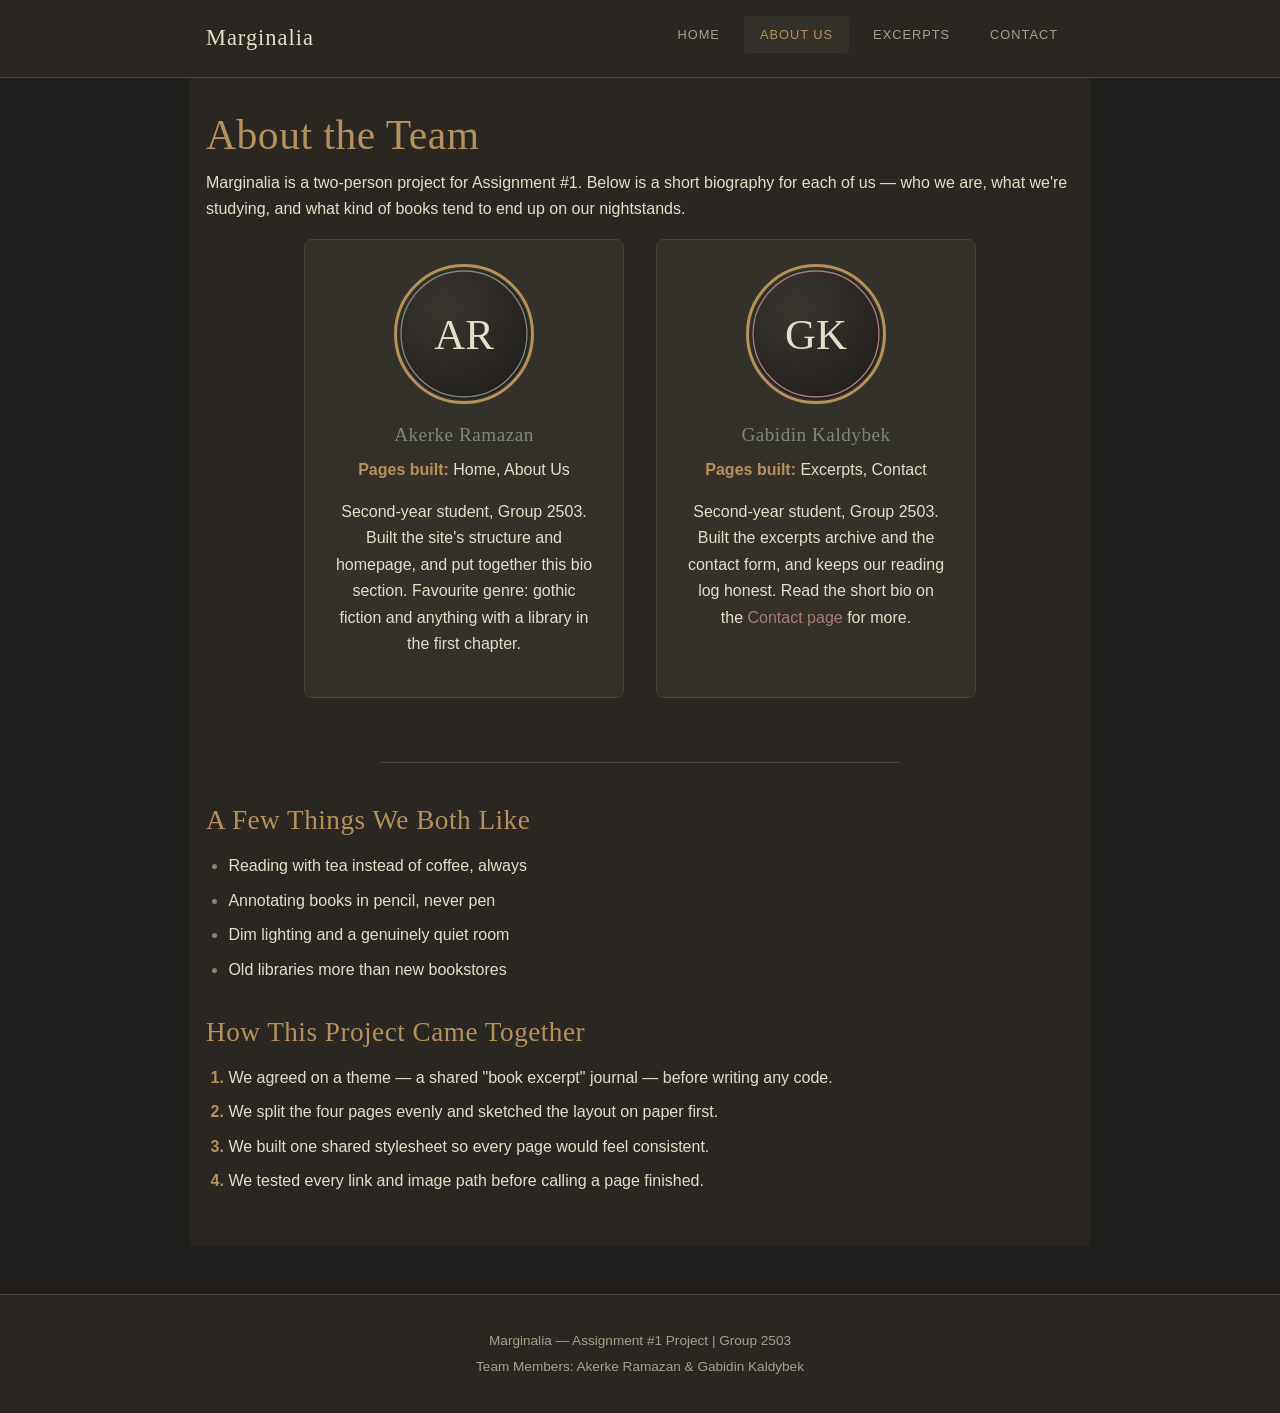
==== about.html @ 623434b5 "Add files via upload" ====
<!DOCTYPE html>
<html lang="en">
<head>
  <!-- Assignment #1: HTML & CSS Basics | Team: Marginalia | Group 2503
       Page created by: Akerke Ramazan -->
  <meta charset="UTF-8">
  <meta name="viewport" content="width=device-width, initial-scale=1.0">
  <title>About Us — Marginalia</title>
  <link rel="stylesheet" href="css/style.css">
</head>
<body>

  <header class="site-header">
    <div class="container header-inner">
      <a href="index.html" id="site-title">Marginalia</a>
      <nav>
        <ul class="nav-menu">
          <li><a href="index.html">Home</a></li>
          <li><a href="about.html" class="active">About Us</a></li>
          <li><a href="excerpts.html">Excerpts</a></li>
          <li><a href="contact.html">Contact</a></li>
        </ul>
      </nav>
    </div>
  </header>

  <main class="container" id="about-team">
    <h1>About the Team</h1>
    <p>Marginalia is a two-person project for Assignment #1. Below is a short
      biography for each of us — who we are, what we're studying, and what kind
      of books tend to end up on our nightstands.</p>

    <div class="team-grid">
      <div class="team-card card">
        <img src="images/avatar-akerke.svg" alt="Circular monogram portrait for Akerke Ramazan" class="avatar">
        <h3>Akerke Ramazan</h3>
        <p><span class="highlight">Pages built:</span> Home, About Us</p>
        <p>Second-year student, Group 2503. Built the site's structure and homepage,
          and put together this bio section. Favourite genre: gothic fiction and
          anything with a library in the first chapter.</p>
      </div>

      <div class="team-card card">
        <img src="images/avatar-teammate.svg" alt="Circular monogram portrait for Gabidin Kaldybek" class="avatar">
        <h3>Gabidin Kaldybek</h3>
        <p><span class="highlight">Pages built:</span> Excerpts, Contact</p>
        <p>Second-year student, Group 2503. Built the excerpts archive and the
          contact form, and keeps our reading log honest. Read the short bio on the
          <a href="contact.html">Contact page</a> for more.</p>
      </div>
    </div>

    <hr class="section-divider">

    <h2>A Few Things We Both Like</h2>
    <ul>
      <li>Reading with tea instead of coffee, always</li>
      <li>Annotating books in pencil, never pen</li>
      <li>Dim lighting and a genuinely quiet room</li>
      <li>Old libraries more than new bookstores</li>
    </ul>

    <h2>How This Project Came Together</h2>
    <ol>
      <li>We agreed on a theme — a shared "book excerpt" journal — before writing any code.</li>
      <li>We split the four pages evenly and sketched the layout on paper first.</li>
      <li>We built one shared stylesheet so every page would feel consistent.</li>
      <li>We tested every link and image path before calling a page finished.</li>
    </ol>
  </main>

  <footer>
    <p>Marginalia — Assignment #1 Project | Group 2503</p>
    <p>Team Members: Akerke Ramazan &amp; Gabidin Kaldybek</p>
  </footer>

</body>
</html>
---- css/style.css ----
/* ==========================================================================
   Marginalia — shared stylesheet
   Assignment #1: HTML & CSS Basics | Group 2503
   Theme: Dark Academia x Morandi palette
   ========================================================================== */

/* ---- 1. Colour palette & shared variables ------------------------------ */
:root {
  --bg: #211f1d;
  --bg-alt: #2a2723;
  --surface: #34302a;
  --border: #4a443c;
  --text: #e6ddc9;
  --text-muted: #a89f8c;
  --accent-gold: #b5915b;
  --accent-gold-dark: #8f7248;
  --accent-sage: #7c8a72;
  --accent-rose: #a97c74;

  --font-heading: Georgia, 'Times New Roman', Times, serif;
  --font-body: 'Segoe UI', Tahoma, Verdana, sans-serif;
}

/* ---- 2. Element (global) selectors -------------------------------------- */
* {
  box-sizing: border-box;
}

body {
  margin: 0;
  background-color: var(--bg);
  color: var(--text);
  font-family: var(--font-body);
  line-height: 1.65;
}

h1, h2, h3 {
  font-family: var(--font-heading);
  color: var(--accent-gold);
  font-weight: 400;
  letter-spacing: 0.5px;
  line-height: 1.25;
}

h1 { font-size: 2.6rem; margin: 0 0 0.5rem; }
h2 { font-size: 1.7rem; margin: 2rem 0 1rem; }
h3 { font-size: 1.2rem; margin: 1.2rem 0 0.6rem; color: var(--accent-sage); }

p { margin: 0 0 1rem; color: var(--text); }

a {
  color: var(--accent-rose);
  text-decoration: none;
  transition: color 0.2s ease;
}

a:hover {
  color: var(--accent-gold);
  text-decoration: underline;
}

img { max-width: 100%; display: block; }

ul, ol { margin: 0 0 1.2rem; padding-left: 1.4rem; }
ul li, ol li { margin-bottom: 0.5rem; }
ul li::marker { color: var(--accent-sage); }
ol li::marker { color: var(--accent-gold); font-weight: bold; }

table {
  width: 100%;
  border-collapse: collapse;
  margin: 1.5rem 0 2.5rem;
  background-color: var(--bg-alt);
}

th, td {
  border: 1px solid var(--border);
  padding: 0.75rem 1rem;
  text-align: left;
}

th {
  font-family: var(--font-heading);
  color: var(--accent-gold);
  background-color: var(--surface);
}

tr:nth-child(even) td { background-color: rgba(255, 255, 255, 0.03); }

blockquote {
  margin: 0 0 0.8rem;
  padding-left: 1rem;
  border-left: 3px solid var(--accent-gold);
  font-style: italic;
  color: var(--text);
}

/* ---- 3. Layout helpers (box model + mixed units) ------------------------ */
.container {
  width: 90%;
  max-width: 900px;
  margin: 0 auto;
  padding: 2rem 1rem;
}

.section-divider {
  width: 60%;
  height: 1px;
  margin: 2.5rem auto;
  background-color: var(--border);
  border: none;
}

/* ---- 4. Class selectors: reusable components ---------------------------- */
.tagline {
  color: var(--text-muted);
  font-style: italic;
  margin-bottom: 1.2rem;
}

.card {
  background-color: var(--surface);
  border: 1px solid var(--border);
  border-radius: 8px;
  padding: 1.5rem 1.75rem;
  margin-bottom: 1.5rem;
}

.excerpt-card .source {
  color: var(--text-muted);
  font-size: 0.9rem;
  margin-bottom: 0.8rem;
}

.excerpt-card .reflection {
  border-top: 1px dashed var(--border);
  padding-top: 0.8rem;
  margin-top: 0.8rem;
  font-size: 0.95rem;
}

.highlight {
  color: var(--accent-gold);
  font-weight: bold;
}

.avatar {
  width: 140px;
  height: 140px;
  border-radius: 50%;
  object-fit: cover;
  border: 3px solid var(--accent-gold);
  margin: 0 auto 1rem;
}

.team-grid {
  display: flex;
  flex-wrap: wrap;
  gap: 2rem;
  justify-content: center;
}

.team-card {
  flex: 1 1 260px;
  max-width: 320px;
  text-align: center;
}

.tag-list {
  display: flex;
  flex-wrap: wrap;
  gap: 0.6rem;
  list-style: none;
  padding-left: 0;
}

.tag-list li {
  background-color: var(--surface);
  border: 1px solid var(--border);
  color: var(--accent-sage);
  padding: 0.35rem 0.9rem;
  border-radius: 999px;
  font-size: 0.85rem;
  margin: 0;
}

/* ---- 5. ID selectors: unique page landmarks ------------------------------ */
#site-title {
  font-family: var(--font-heading);
  font-size: 1.4rem;
  color: var(--text);
  letter-spacing: 1px;
}

#site-title:hover { color: var(--accent-gold); text-decoration: none; }

#hero {
  min-height: 55vh;
  padding: 4rem 2rem;
  display: flex;
  flex-direction: column;
  justify-content: center;
  align-items: center;
  text-align: center;
  background-color: var(--bg-alt);
  border-bottom: 1px solid var(--border);
}

#hero img { margin-bottom: 1rem; }

#about-team { background-color: var(--bg-alt); }

#contact-form {
  background-color: var(--surface);
  border: 1px solid var(--border);
  border-radius: 8px;
  padding: 2rem;
}

#excerpts-table th:first-child { width: 30%; }

/* ---- 6. Header / navigation (descendant selectors) ----------------------- */
.site-header {
  background-color: var(--bg-alt);
  border-bottom: 1px solid var(--border);
  position: sticky;
  top: 0;
  z-index: 10;
}

.header-inner {
  display: flex;
  justify-content: space-between;
  align-items: center;
  padding-top: 1rem;
  padding-bottom: 1rem;
}

.nav-menu {
  display: flex;
  gap: 0.5rem;
  list-style: none;
  margin: 0;
  padding: 0;
}

.nav-menu a {
  display: inline-block;
  padding: 0.5rem 1rem;
  color: var(--text-muted);
  text-transform: uppercase;
  font-size: 0.8rem;
  letter-spacing: 1px;
  border-radius: 4px;
}

.nav-menu a:hover,
.nav-menu a.active {
  background-color: var(--surface);
  color: var(--accent-gold);
  text-decoration: none;
}

/* ---- 7. Forms & UI components -------------------------------------------- */
.form-group { margin-bottom: 1.3rem; }

.form-group label {
  display: block;
  margin-bottom: 0.4rem;
  color: var(--text-muted);
  font-size: 0.9rem;
}

input[type="text"],
input[type="email"],
select,
textarea {
  width: 100%;
  padding: 0.65rem 0.85rem;
  background-color: var(--bg);
  border: 1px solid var(--border);
  border-radius: 4px;
  color: var(--text);
  font-family: var(--font-body);
  font-size: 1rem;
}

textarea { min-height: 120px; resize: vertical; }

input[type="text"]:focus,
input[type="email"]:focus,
select:focus,
textarea:focus {
  outline: none;
  border-color: var(--accent-gold);
  box-shadow: 0 0 0 3px rgba(181, 145, 91, 0.22);
}

.radio-group { display: flex; flex-wrap: wrap; gap: 1.2rem; }
.radio-group label { display: flex; align-items: center; gap: 0.4rem; color: var(--text); font-size: 0.95rem; }

button, input[type="submit"] {
  background-color: var(--accent-gold);
  color: var(--bg);
  border: none;
  padding: 0.75rem 2rem;
  border-radius: 4px;
  font-size: 1rem;
  font-weight: bold;
  letter-spacing: 0.5px;
  cursor: pointer;
  transition: background-color 0.2s ease;
}

button:hover, input[type="submit"]:hover {
  background-color: var(--accent-gold-dark);
}

/* ---- 8. Footer ------------------------------------------------------------ */
footer {
  background-color: var(--bg-alt);
  border-top: 1px solid var(--border);
  text-align: center;
  padding: 2rem 1rem;
  margin-top: 3rem;
  color: var(--text-muted);
  font-size: 0.85rem;
}

footer p { margin: 0.2rem 0; color: var(--text-muted); }

/* ---- 9. Small screens ----------------------------------------------------- */
@media (max-width: 600px) {
  .header-inner { flex-direction: column; gap: 0.8rem; }
  h1 { font-size: 2rem; }
  #hero { min-height: 40vh; padding: 2.5rem 1rem; }
}
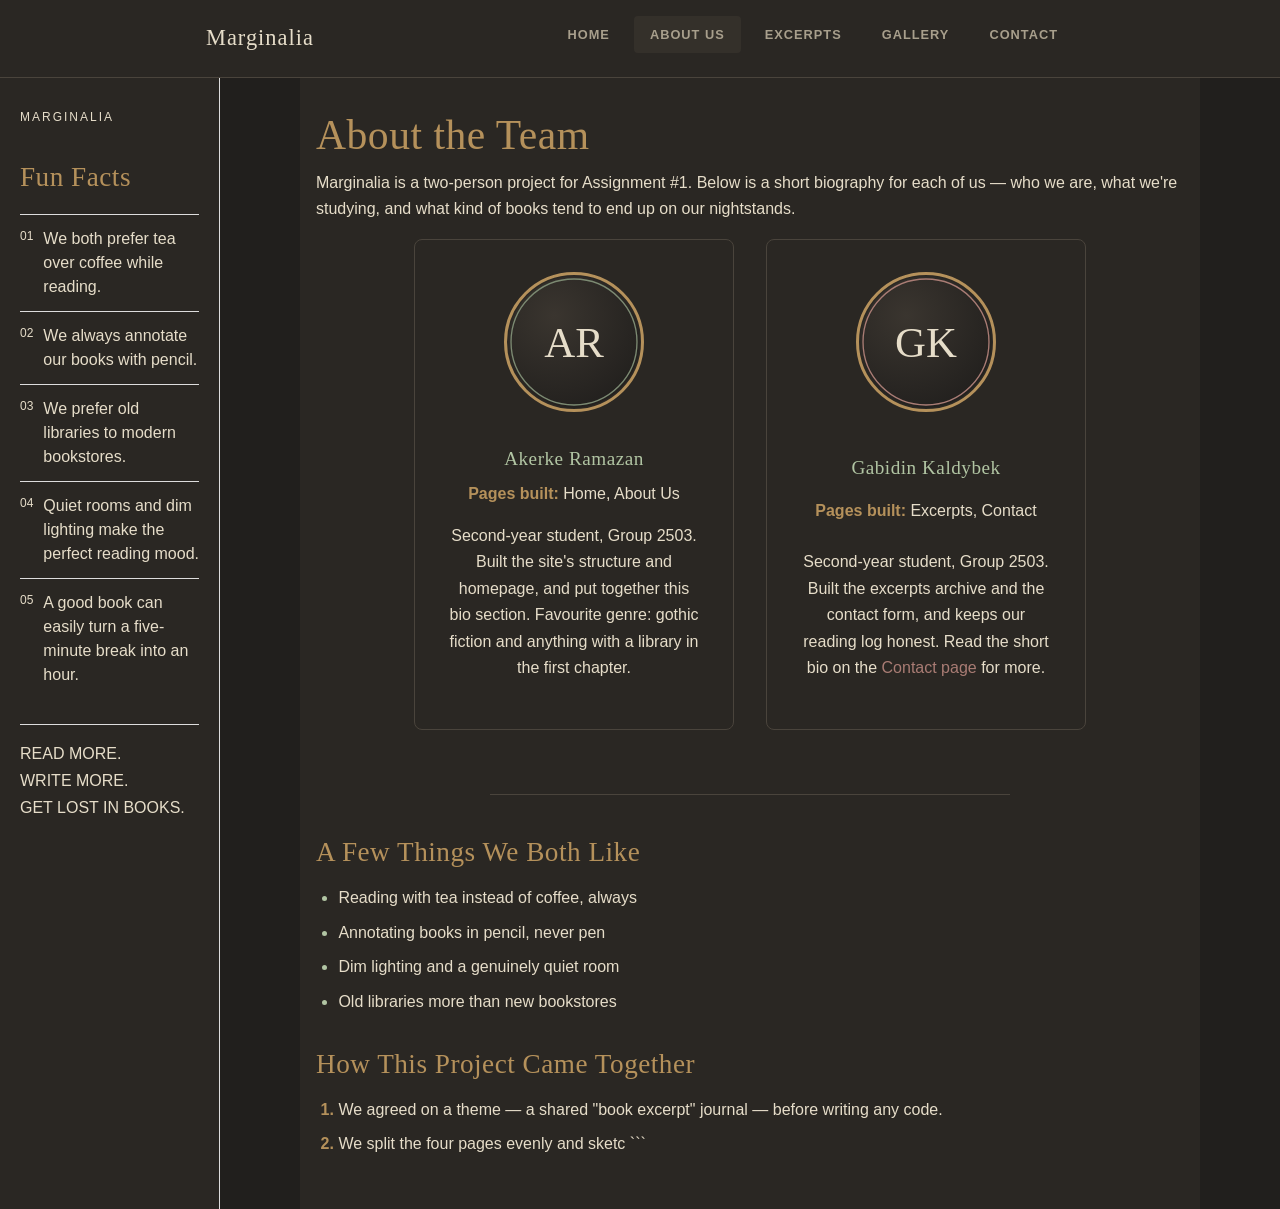
==== commit d043d82f: "Add files via upload" ====
--- a/about.html
+++ b/about.html
@@ -1,78 +1,161 @@
 <!DOCTYPE html>
 <html lang="en">
 <head>
-  <!-- Assignment #1: HTML & CSS Basics | Team: Marginalia | Group 2503
-       Page created by: Akerke Ramazan -->
   <meta charset="UTF-8">
   <meta name="viewport" content="width=device-width, initial-scale=1.0">
   <title>About Us — Marginalia</title>
   <link rel="stylesheet" href="css/style.css">
 </head>
+
 <body>
 
-  <header class="site-header">
-    <div class="container header-inner">
-      <a href="index.html" id="site-title">Marginalia</a>
-      <nav>
-        <ul class="nav-menu">
-          <li><a href="index.html">Home</a></li>
-          <li><a href="about.html" class="active">About Us</a></li>
-          <li><a href="excerpts.html">Excerpts</a></li>
-          <li><a href="contact.html">Contact</a></li>
-        </ul>
-      </nav>
-    </div>
-  </header>
+  <div class="page-layout">
 
-  <main class="container" id="about-team">
-    <h1>About the Team</h1>
-    <p>Marginalia is a two-person project for Assignment #1. Below is a short
-      biography for each of us — who we are, what we're studying, and what kind
-      of books tend to end up on our nightstands.</p>
+    <header class="site-header">
+      <div class="container header-inner">
 
-    <div class="team-grid">
-      <div class="team-card card">
-        <img src="images/avatar-akerke.svg" alt="Circular monogram portrait for Akerke Ramazan" class="avatar">
-        <h3>Akerke Ramazan</h3>
-        <p><span class="highlight">Pages built:</span> Home, About Us</p>
-        <p>Second-year student, Group 2503. Built the site's structure and homepage,
-          and put together this bio section. Favourite genre: gothic fiction and
-          anything with a library in the first chapter.</p>
+        <a href="index.html" id="site-title">Marginalia</a>
+
+        <nav>
+          <ul class="nav-menu">
+            <li><b><a href="index.html">Home</a></b></li>
+            <li><b><a href="about.html" class="active">About Us</a></b></li>
+            <li><b><a href="excerpts.html">Excerpts</a></b></li>
+            <li><b><a href="gallery.html">Gallery</a></b></li>
+            <li><b><a href="contact.html">Contact</a></b></li>
+          </ul>
+        </nav>
+
+      </div>
+    </header>
+
+
+    <aside class="sidebar">
+
+      <p class="sidebar-label">MARGINALIA</p>
+
+      <h2>Fun Facts</h2>
+
+      <div class="fun-fact">
+        <span>01</span>
+        <p>We both prefer tea over coffee while reading.</p>
       </div>
 
-      <div class="team-card card">
-        <img src="images/avatar-teammate.svg" alt="Circular monogram portrait for Gabidin Kaldybek" class="avatar">
-        <h3>Gabidin Kaldybek</h3>
-        <p><span class="highlight">Pages built:</span> Excerpts, Contact</p>
-        <p>Second-year student, Group 2503. Built the excerpts archive and the
-          contact form, and keeps our reading log honest. Read the short bio on the
-          <a href="contact.html">Contact page</a> for more.</p>
+      <div class="fun-fact">
+        <span>02</span>
+        <p>We always annotate our books with pencil.</p>
       </div>
-    </div>
 
-    <hr class="section-divider">
+      <div class="fun-fact">
+        <span>03</span>
+        <p>We prefer old libraries to modern bookstores.</p>
+      </div>
 
-    <h2>A Few Things We Both Like</h2>
-    <ul>
-      <li>Reading with tea instead of coffee, always</li>
-      <li>Annotating books in pencil, never pen</li>
-      <li>Dim lighting and a genuinely quiet room</li>
-      <li>Old libraries more than new bookstores</li>
-    </ul>
+      <div class="fun-fact">
+        <span>04</span>
+        <p>Quiet rooms and dim lighting make the perfect reading mood.</p>
+      </div>
 
-    <h2>How This Project Came Together</h2>
-    <ol>
-      <li>We agreed on a theme — a shared "book excerpt" journal — before writing any code.</li>
-      <li>We split the four pages evenly and sketched the layout on paper first.</li>
-      <li>We built one shared stylesheet so every page would feel consistent.</li>
-      <li>We tested every link and image path before calling a page finished.</li>
-    </ol>
-  </main>
+      <div class="fun-fact">
+        <span>05</span>
+        <p>A good book can easily turn a five-minute break into an hour.</p>
+      </div>
 
-  <footer>
-    <p>Marginalia — Assignment #1 Project | Group 2503</p>
-    <p>Team Members: Akerke Ramazan &amp; Gabidin Kaldybek</p>
-  </footer>
+      <div class="sidebar-bottom">
+        <p>
+          READ MORE.<br>
+          WRITE MORE.<br>
+          GET LOST IN BOOKS.
+        </p>
+      </div>
 
-</body>
-</html>
+    </aside>
+
+
+    <main class="container main-content" id="about-team">
+
+      <h1>About the Team</h1>
+
+      <p>
+        Marginalia is a two-person project for Assignment #1.
+        Below is a short biography for each of us — who we are,
+        what we're studying, and what kind of books tend to end up
+        on our nightstands.
+      </p>
+
+      <div class="team-grid">
+
+        <div class="team-card card">
+
+          <img
+            src="images/avatar-akerke.svg"
+            alt="Circular monogram portrait for Akerke Ramazan"
+            class="avatar"
+          >
+
+          <h3>Akerke Ramazan</h3>
+
+          <p>
+            <span class="highlight">Pages built:</span>
+            Home, About Us
+          </p>
+
+          <p>
+            Second-year student, Group 2503. Built the site's structure
+            and homepage, and put together this bio section.
+            Favourite genre: gothic fiction and anything with a library
+            in the first chapter.
+          </p>
+
+        </div>
+
+
+        <div class="team-card card">
+
+          <img
+            src="images/avatar-teammate.svg"
+            alt="Circular monogram portrait for Gabidin Kaldybek"
+            class="avatar"
+          >
+
+          <h3>Gabidin Kaldybek</h3>
+
+          <p>
+            <span class="highlight">Pages built:</span>
+            Excerpts, Contact
+          </p>
+
+          <p>
+            Second-year student, Group 2503. Built the excerpts archive
+            and the contact form, and keeps our reading log honest.
+            Read the short bio on the
+            <a href="contact.html">Contact page</a>
+            for more.
+          </p>
+
+        </div>
+
+      </div>
+
+      <hr class="section-divider">
+
+      <h2>A Few Things We Both Like</h2>
+
+      <ul>
+        <li>Reading with tea instead of coffee, always</li>
+        <li>Annotating books in pencil, never pen</li>
+        <li>Dim lighting and a genuinely quiet room</li>
+        <li>Old libraries more than new bookstores</li>
+      </ul>
+
+      <h2>How This Project Came Together</h2>
+
+      <ol>
+        <li>
+          We agreed on a theme — a shared "book excerpt"
+          journal — before writing any code.
+        </li>
+
+        <li>
+          We split the four pages evenly and sketc
+```
--- a/css/style.css
+++ b/css/style.css
@@ -1,10 +1,3 @@
-/* ==========================================================================
-   Marginalia — shared stylesheet
-   Assignment #1: HTML & CSS Basics | Group 2503
-   Theme: Dark Academia x Morandi palette
-   ========================================================================== */
-
-/* ---- 1. Colour palette & shared variables ------------------------------ */
 :root {
   --bg: #211f1d;
   --bg-alt: #2a2723;
@@ -14,14 +7,13 @@
   --text-muted: #a89f8c;
   --accent-gold: #b5915b;
   --accent-gold-dark: #8f7248;
-  --accent-sage: #7c8a72;
+  --accent-sage: #b1c5a3;
   --accent-rose: #a97c74;
 
   --font-heading: Georgia, 'Times New Roman', Times, serif;
   --font-body: 'Segoe UI', Tahoma, Verdana, sans-serif;
 }
 
-/* ---- 2. Element (global) selectors -------------------------------------- */
 * {
   box-sizing: border-box;
 }
@@ -95,7 +87,6 @@
   color: var(--text);
 }
 
-/* ---- 3. Layout helpers (box model + mixed units) ------------------------ */
 .container {
   width: 90%;
   max-width: 900px;
@@ -111,7 +102,6 @@
   border: none;
 }
 
-/* ---- 4. Class selectors: reusable components ---------------------------- */
 .tagline {
   color: var(--text-muted);
   font-style: italic;
@@ -125,6 +115,71 @@
   padding: 1.5rem 1.75rem;
   margin-bottom: 1.5rem;
 }
+
+.card-row {
+  display: flex;
+  gap: 2rem;
+  align-items: stretch;
+}
+.card-button {
+  display: inline-block;
+  align-self: flex-start;
+  margin-top: auto;
+  padding: 0.6rem 1.2rem;
+
+  background-color: var(--accent-gold);
+  color: var(--bg);
+
+  border-radius: 4px;
+  font-weight: bold;
+  text-decoration: none;
+
+  transition: transform 0.2s ease, background-color 0.2s ease;
+}
+
+.card-button:hover {
+  background-color: var(--accent-gold-dark);
+  color: var(--bg);
+  text-decoration: none;
+  transform: translateY(-2px);
+}
+
+.book-card {
+  flex: 1;
+  display: flex;
+  flex-direction: column;
+  margin-bottom: 0;
+  transition: transform 0.3s ease, box-shadow 0.3s ease;
+}
+
+ .book-card:hover {
+  transform: translateY(-6px);
+  box-shadow: 0 12px 25px rgba(0, 0, 0, 0.4);
+}
+
+.book-card img {
+  width: 100%;
+  height: 220px;
+  object-fit: cover;
+  border-radius: 6px;
+  margin-bottom: 1rem;
+}
+
+.book-card-content {
+  display: flex;
+  flex-direction: column;
+  flex: 1;
+}
+
+.book-card h3 {
+  margin-top: 0;
+}
+
+.book-author {
+  color: var(--text-muted);
+  font-style: italic;
+  margin-bottom: 0.8rem;
+}  
 
 .excerpt-card .source {
   color: var(--text-muted);
@@ -158,14 +213,28 @@
   flex-wrap: wrap;
   gap: 2rem;
   justify-content: center;
+  align-items: stretch; 
 }
 
 .team-card {
   flex: 1 1 260px;
   max-width: 320px;
   text-align: center;
-}
-
+  display: flex;         
+  flex-direction: column;
+  justify-content: space-between; 
+  padding: 2rem;
+  background-color: var(--bg-alt);
+  border-radius: 8px;
+  border: 1px solid var(--border);
+  transition: transform 0.3s ease, box-shadow 0.3s ease; 
+}
+
+
+.team-card:hover {
+  transform: translateY(-6px);
+  box-shadow: 0 10px 25px rgba(0, 0, 0, 0.4); 
+}
 .tag-list {
   display: flex;
   flex-wrap: wrap;
@@ -184,7 +253,6 @@
   margin: 0;
 }
 
-/* ---- 5. ID selectors: unique page landmarks ------------------------------ */
 #site-title {
   font-family: var(--font-heading);
   font-size: 1.4rem;
@@ -219,7 +287,6 @@
 
 #excerpts-table th:first-child { width: 30%; }
 
-/* ---- 6. Header / navigation (descendant selectors) ----------------------- */
 .site-header {
   background-color: var(--bg-alt);
   border-bottom: 1px solid var(--border);
@@ -257,11 +324,10 @@
 .nav-menu a:hover,
 .nav-menu a.active {
   background-color: var(--surface);
-  color: var(--accent-gold);
+  color: var(--text-muted);
   text-decoration: none;
 }
 
-/* ---- 7. Forms & UI components -------------------------------------------- */
 .form-group { margin-bottom: 1.3rem; }
 
 .form-group label {
@@ -316,7 +382,6 @@
   background-color: var(--accent-gold-dark);
 }
 
-/* ---- 8. Footer ------------------------------------------------------------ */
 footer {
   background-color: var(--bg-alt);
   border-top: 1px solid var(--border);
@@ -329,9 +394,228 @@
 
 footer p { margin: 0.2rem 0; color: var(--text-muted); }
 
-/* ---- 9. Small screens ----------------------------------------------------- */
 @media (max-width: 600px) {
-  .header-inner { flex-direction: column; gap: 0.8rem; }
-  h1 { font-size: 2rem; }
-  #hero { min-height: 40vh; padding: 2.5rem 1rem; }
-}
+  .header-inner {
+    flex-direction: column;
+    gap: 0.8rem;
+  }
+
+  .card-row {
+    flex-direction: column;
+  }
+
+  h1 {
+    font-size: 2rem;
+  }
+
+  #hero {
+    min-height: 40vh;
+    padding: 2.5rem 1rem;
+  }
+}
+.gallery-grid {
+    display: grid;
+    grid-template-columns: repeat(3, 1fr);
+    gap: 2rem;
+}
+
+.gallery-card {
+    position: relative;
+    height: 400px;
+    overflow: hidden;
+    border-radius: 12px;
+    cursor: pointer;
+    background-color: var(--bg-alt);
+}
+
+.gallery-card img {
+    width: 100%;
+    height: 100%;
+    object-fit: cover;
+    display: block;
+    transition: transform 0.5s ease;
+}
+
+.gallery-overlay {
+    position: absolute;
+    inset: 0;
+
+    display: flex;
+    flex-direction: column;
+    justify-content: center;
+    align-items: center;
+
+    text-align: center;
+    padding: 2rem;
+
+    background: rgba(0, 0, 0, 0.75);
+    color: white;
+
+    opacity: 0;
+    transition: opacity 0.4s ease;
+}
+
+.gallery-overlay h3 {
+    margin: 0 0 0.5rem;
+}
+
+.gallery-overlay h4 {
+    margin: 0 0 1rem;
+    font-style: italic;
+    font-weight: normal;
+}
+
+.gallery-overlay p {
+    margin: 0;
+    max-width: 300px;
+}
+
+.gallery-card:hover img {
+    transform: scale(1.08);
+}
+
+.gallery-card:hover .gallery-overlay {
+    opacity: 1;
+}
+
+@media (max-width: 800px) {
+    .gallery-grid {
+        grid-template-columns: repeat(2, 1fr);
+    }
+}
+
+@media (max-width: 550px) {
+    .gallery-grid {
+        grid-template-columns: 1fr;
+    }
+}
+
+
+.page-layout {
+    display: grid;
+    grid-template-columns: 220px 1fr;
+    grid-template-rows: auto 1fr auto;
+
+    grid-template-areas:
+        "header header"
+        "sidebar main"
+        "footer footer";
+
+    min-height: 100vh;
+}
+.page-layout .site-header {
+    grid-area: header;
+}
+
+.page-layout .sidebar {
+    grid-area: sidebar;
+}
+
+.page-layout main {
+    grid-area: main;
+}
+
+.page-layout footer {
+    grid-area: footer;
+}
+.sidebar {
+    background-color: var(--bg-alt);
+    border-right: 1px solid var(--border);
+    padding: 2rem 1.5rem;
+}
+
+.sidebar h3 {
+    margin-top: 0;
+}
+
+.sidebar ul {
+    list-style: none;
+    padding: 0;
+}
+
+.sidebar li {
+    margin-bottom: 0.8rem;
+}
+
+.page-layout {
+  min-height: 100vh;
+  display: grid;
+  grid-template-columns: 220px 1fr;
+  grid-template-rows: auto 1fr auto;
+  grid-template-areas:
+    "header header"
+    "sidebar main"
+    "footer footer";
+}
+
+.site-header {
+  grid-area: header;
+}
+
+.sidebar {
+  grid-area: sidebar;
+  padding: 30px 20px;
+  border-right: 1px solid #ddd;
+}
+
+.main-content {
+  grid-area: main;
+}
+
+footer {
+  grid-area: footer;
+}
+
+.sidebar-label {
+  margin-bottom: 10px;
+  font-size: 12px;
+  letter-spacing: 2px;
+}
+
+.sidebar h2 {
+  margin-bottom: 20px;
+}
+
+.fun-fact {
+  display: flex;
+  gap: 10px;
+  padding: 12px 0;
+  border-top: 1px solid #ddd;
+}
+
+.fun-fact span {
+  font-size: 12px;
+}
+
+.fun-fact p {
+  margin: 0;
+  line-height: 1.5;
+}
+
+.sidebar-bottom {
+  margin-top: 25px;
+  padding-top: 15px;
+  border-top: 1px solid #ddd;
+}
+
+.sidebar-bottom p {
+  margin: 0;
+  line-height: 1.7;
+}
+
+@media (max-width: 800px) {
+  .page-layout {
+    grid-template-columns: 1fr;
+    grid-template-rows: auto auto 1fr auto;
+    grid-template-areas:
+      "header"
+      "sidebar"
+      "main"
+      "footer";
+  }
+
+  .sidebar {
+    border-right: none;
+    border-bottom: 1px solid #ddd;
+  }
+}
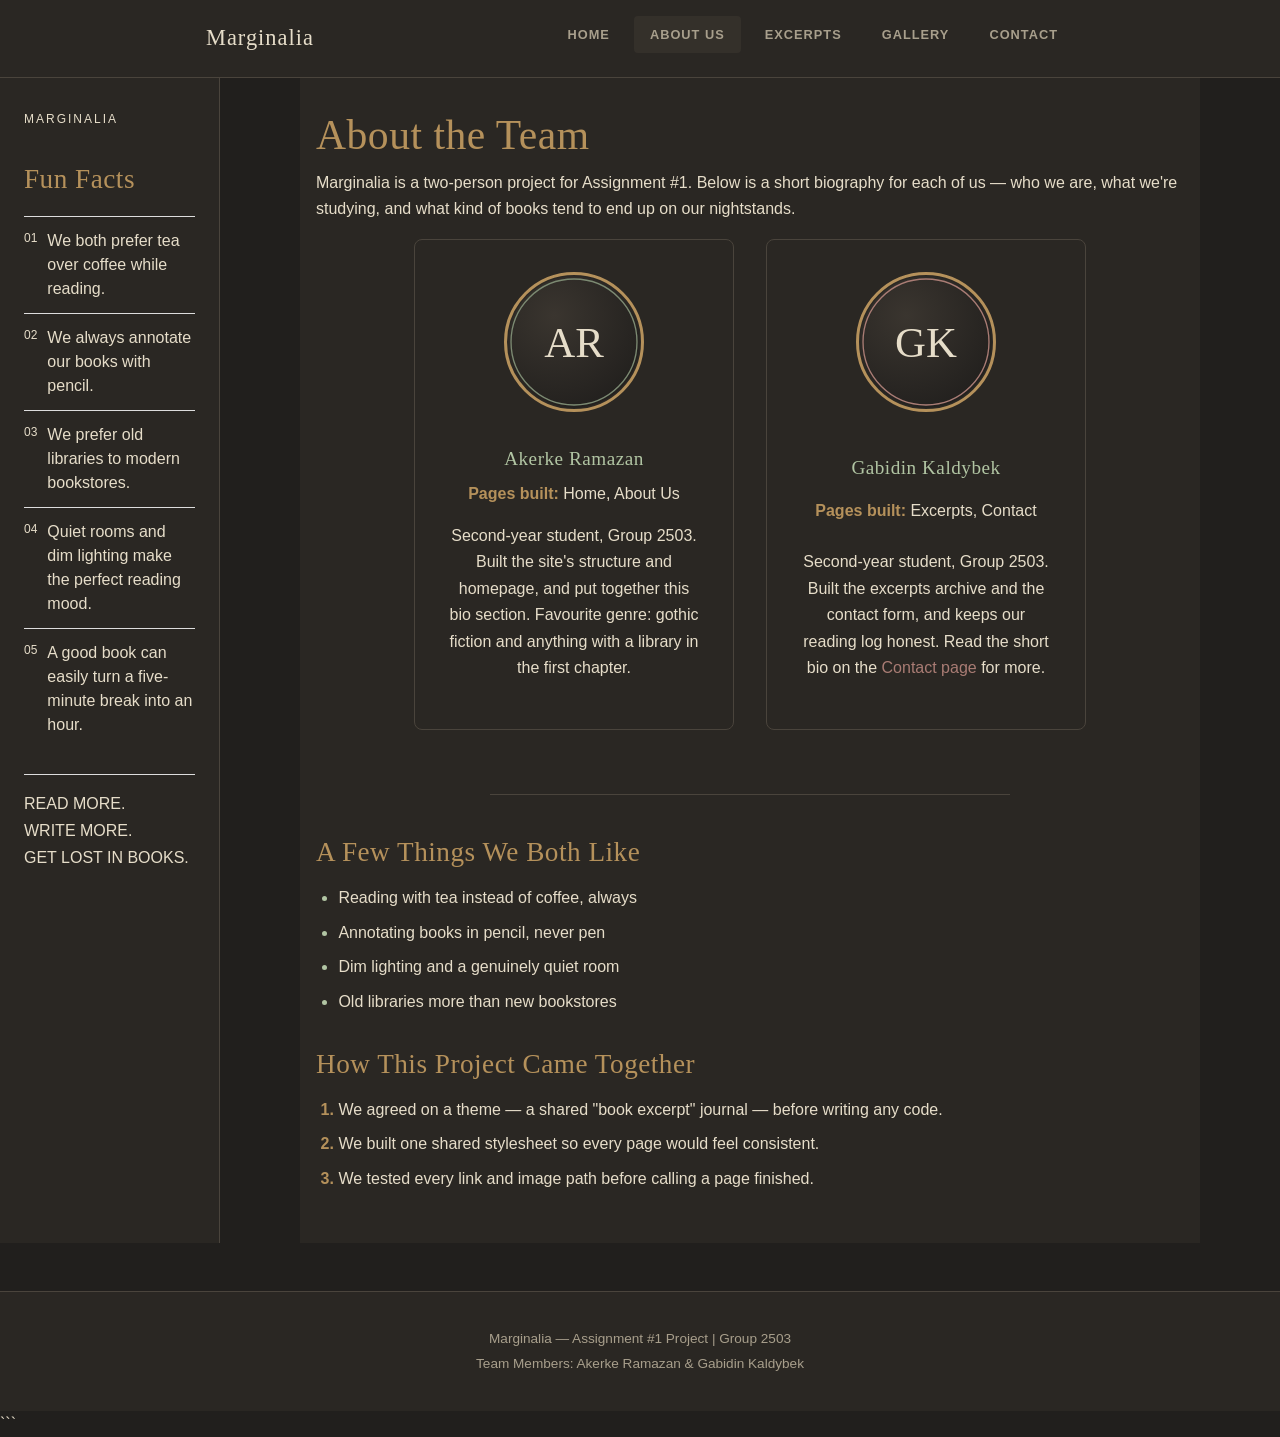
==== commit ae34b3e4: "Update about.html" ====
--- a/about.html
+++ b/about.html
@@ -156,6 +156,16 @@
           journal — before writing any code.
         </li>
 
-        <li>
-          We split the four pages evenly and sketc
+        <li>We built one shared stylesheet so every page would feel consistent.</li>
+        <li>We tested every link and image path before calling a page finished.</li>
+      </ol>
+  </main>
+
+  <footer>
+    <p>Marginalia — Assignment #1 Project | Group 2503</p>
+    <p>Team Members: Akerke Ramazan &amp; Gabidin Kaldybek</p>
+  </footer>
+
+</body>
+</html>
 ```
--- a/css/style.css
+++ b/css/style.css
@@ -552,11 +552,6 @@
   grid-area: header;
 }
 
-.sidebar {
-  grid-area: sidebar;
-  padding: 30px 20px;
-  border-right: 1px solid #ddd;
-}
 
 .main-content {
   grid-area: main;
